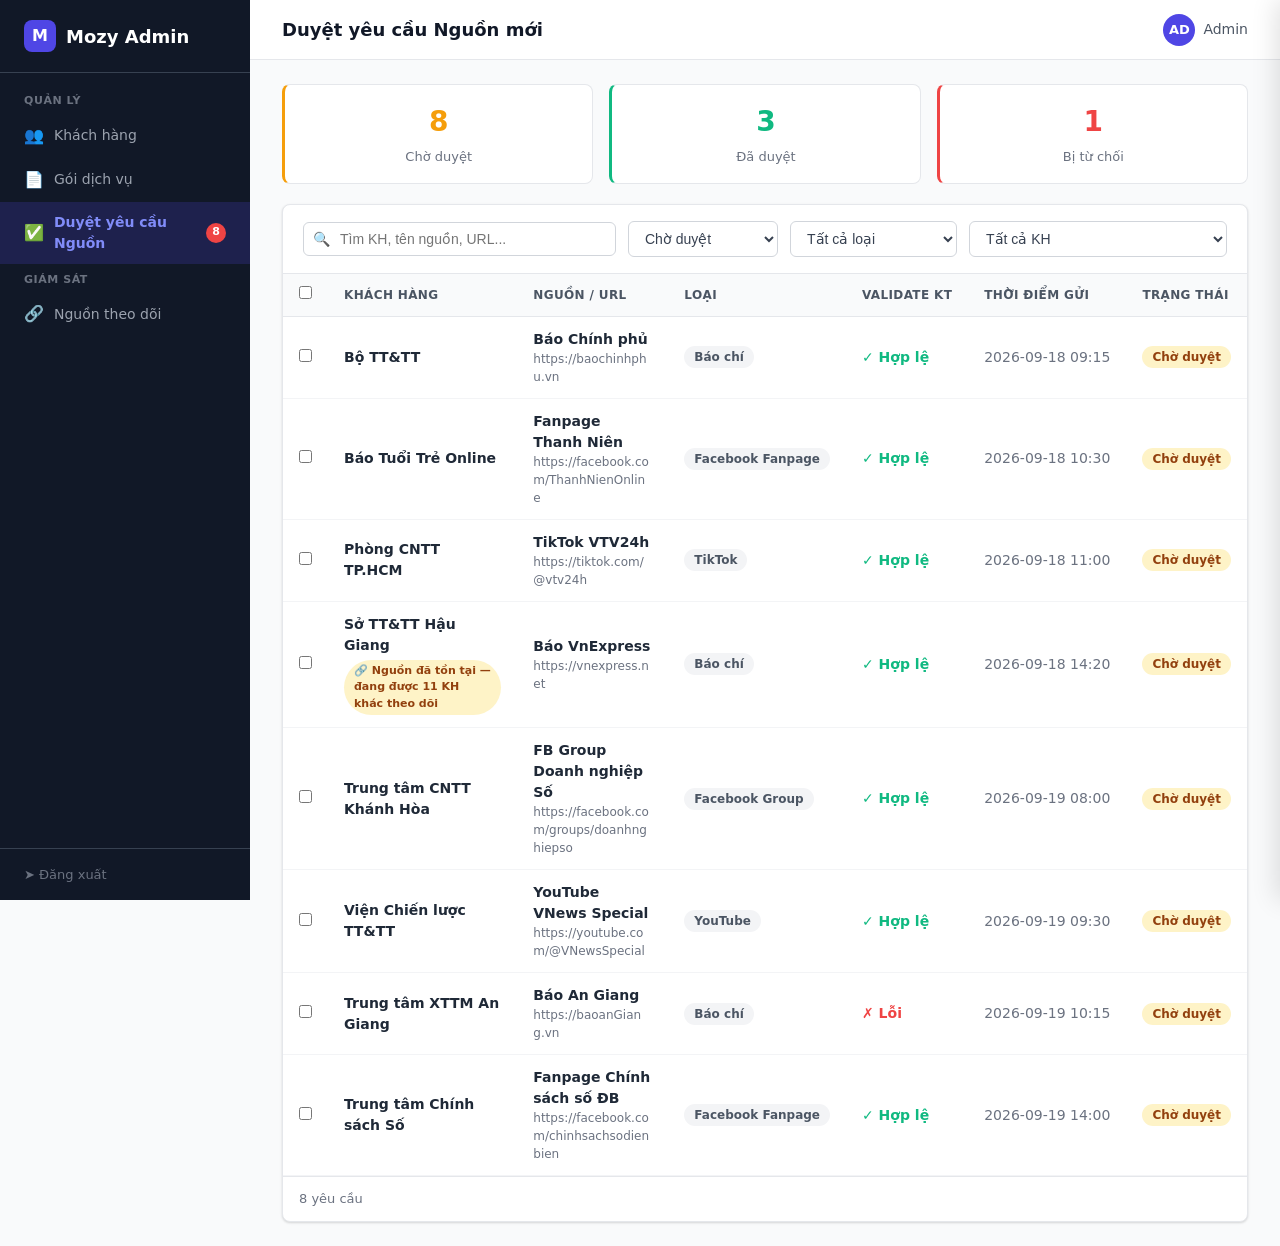
==== admin-portal/approvals.html @ 2b8fd17b "Initial commit: Mozy Social admin-portal & customer-portal Co-authored-by: CommandCodeBot <noreply@c" ====
<!DOCTYPE html>
<html lang="vi">
<head>
  <meta charset="UTF-8">
  <meta name="viewport" content="width=device-width, initial-scale=1.0">
  <title>Duyệt yêu cầu Nguồn — Mozy Admin</title>
  <link rel="stylesheet" href="shared.css">
  <style>
    .existing-badge {
      display: inline-flex; align-items: center; gap: 4px;
      padding: 3px 10px; background: var(--warning-bg); color: #92400E;
      border-radius: 9999px; font-size: 11px; font-weight: 600;
      margin-top: 4px;
    }
    .tech-ok { color: var(--success); font-weight: 600; }
    .tech-err { color: var(--danger); font-weight: 600; }
    .reject-reason-list { display: flex; flex-direction: column; gap: 8px; margin-bottom: 12px; }
    .reject-reason-list label {
      display: flex; align-items: center; gap: 8px;
      font-size: 14px; cursor: pointer; padding: 4px 0;
    }
    .detail-panel { position: fixed; top: 0; right: -560px; width: 560px; height: 100vh; background: #fff; box-shadow: -4px 0 24px rgba(0,0,0,0.12); z-index: 150; transition: right 0.3s ease; overflow-y: auto; border-left: 1px solid var(--gray-200); }
    .detail-panel.open { right: 0; }
    .detail-panel-header { padding: 16px 20px; border-bottom: 1px solid var(--gray-200); display: flex; align-items: center; justify-content: space-between; position: sticky; top: 0; background: #fff; z-index: 1; }
    .detail-panel-body { padding: 20px; }
    .detail-backdrop { position: fixed; inset: 0; background: rgba(0,0,0,0.3); z-index: 140; display: none; cursor: pointer; }
    .detail-backdrop.open { display: block; }
  </style>
</head>
<body>
  <div class="layout" id="app"></div>
  <div class="detail-backdrop" id="detailBackdrop" onclick="closeDetailPanel()"></div>
  <div class="detail-panel" id="detailPanel"></div>

  <script src="shared.js"></script>
  <script>
    const state = { search: '', statusFilter: 'pending', typeFilter: 'all', customerFilter: 'all', selected: new Set() };

    function getFiltered() {
      let data = [...SOURCE_REQUESTS];
      if (state.search) {
        const q = state.search.toLowerCase();
        data = data.filter(r => r.name.toLowerCase().includes(q) || r.url.toLowerCase().includes(q) || getCustomerName(r.customerId).toLowerCase().includes(q));
      }
      if (state.statusFilter !== 'all') data = data.filter(r => r.status === state.statusFilter);
      if (state.typeFilter !== 'all') data = data.filter(r => r.type === state.typeFilter);
      if (state.customerFilter !== 'all') data = data.filter(r => r.customerId === parseInt(state.customerFilter));
      data.sort((a, b) => new Date(a.requestedAt) - new Date(b.requestedAt));
      return data;
    }

    function render() {
      const filtered = getFiltered();
      const pendingAll = SOURCE_REQUESTS.filter(r => r.status === 'pending').length;
      const approvedAll = SOURCE_REQUESTS.filter(r => r.status === 'approved').length;
      const rejectedAll = SOURCE_REQUESTS.filter(r => r.status === 'rejected').length;
      const hasSelection = state.selected.size > 0;
      const isPending = state.statusFilter === 'pending';

      document.getElementById('app').innerHTML = `
        ${buildSidebar('approvals')}
        <div class="main">
          ${buildHeader('Duyệt yêu cầu Nguồn mới')}
          <div class="content fade-in">
            <!-- Summary -->
            <div style="display:grid;grid-template-columns:repeat(3,1fr);gap:16px;margin-bottom:20px;">
              <div class="stat-card" style="border-left:3px solid var(--warning);cursor:pointer;" onclick="setStatusFilter('pending')">
                <div class="stat-value" style="color:var(--warning);">${pendingAll}</div>
                <div class="stat-label">Chờ duyệt</div>
              </div>
              <div class="stat-card" style="border-left:3px solid var(--success);cursor:pointer;" onclick="setStatusFilter('approved')">
                <div class="stat-value" style="color:var(--success);">${approvedAll}</div>
                <div class="stat-label">Đã duyệt</div>
              </div>
              <div class="stat-card" style="border-left:3px solid var(--danger);cursor:pointer;" onclick="setStatusFilter('rejected')">
                <div class="stat-value" style="color:var(--danger);">${rejectedAll}</div>
                <div class="stat-label">Bị từ chối</div>
              </div>
            </div>

            <div class="card">
              <div class="card-header">
                <div class="toolbar" style="flex:1;">
                  <div class="search-box">
                    <span class="search-icon">&#128269;</span>
                    <input type="text" id="searchInput" placeholder="Tìm KH, tên nguồn, URL..." value="${state.search}">
                  </div>
                  <select class="filter-select" id="statusFilter">
                    <option value="pending" ${state.statusFilter === 'pending' ? 'selected' : ''}>Chờ duyệt</option>
                    <option value="all" ${state.statusFilter === 'all' ? 'selected' : ''}>Tất cả</option>
                    <option value="approved" ${state.statusFilter === 'approved' ? 'selected' : ''}>Đã duyệt</option>
                    <option value="rejected" ${state.statusFilter === 'rejected' ? 'selected' : ''}>Bị từ chối</option>
                  </select>
                  <select class="filter-select" id="typeFilter">
                    <option value="all">Tất cả loại</option>
                    <option value="Báo chí" ${state.typeFilter === 'Báo chí' ? 'selected' : ''}>Báo chí</option>
                    <option value="Facebook Fanpage" ${state.typeFilter === 'Facebook Fanpage' ? 'selected' : ''}>Facebook Fanpage</option>
                    <option value="Facebook Group" ${state.typeFilter === 'Facebook Group' ? 'selected' : ''}>Facebook Group</option>
                    <option value="TikTok" ${state.typeFilter === 'TikTok' ? 'selected' : ''}>TikTok</option>
                    <option value="YouTube" ${state.typeFilter === 'YouTube' ? 'selected' : ''}>YouTube</option>
                  </select>
                  <select class="filter-select" id="customerFilter">
                    <option value="all">Tất cả KH</option>
                    ${CUSTOMERS.map(c => `<option value="${c.id}" ${state.customerFilter == c.id ? 'selected' : ''}>${c.org}</option>`).join('')}
                  </select>
                </div>
                ${isPending && hasSelection ? `<button class="btn btn-primary" onclick="bulkApprove()">Duyệt ${state.selected.size} yêu cầu</button>` : ''}
              </div>
              <div class="table-wrap">
                <table>
                  <thead>
                    <tr>
                      ${isPending ? '<th style="width:40px;"><input type="checkbox" id="selectAll" onchange="toggleSelectAll(this.checked)"></th>' : ''}
                      <th>Khách hàng</th>
                      <th>Nguồn / URL</th>
                      <th>Loại</th>
                      <th>Validate KT</th>
                      <th>Thời điểm gửi</th>
                      <th>Trạng thái</th>
                      ${!isPending ? '<th>Thao tác</th>' : ''}
                    </tr>
                  </thead>
                  <tbody>
                    ${filtered.map(r => {
                      const cust = CUSTOMERS.find(c => c.id === r.customerId);
                      const statusMap = { pending: ['Chờ duyệt', 'badge-warning'], approved: ['Đã duyệt', 'badge-success'], rejected: ['Bị từ chối', 'badge-danger'] };
                      const [statusLabel, statusCls] = statusMap[r.status] || ['—', 'badge-neutral'];
                      return `
                        <tr class="${isPending ? 'clickable' : ''}" onclick="${isPending ? `openDetail(${r.id})` : ''}">
                          ${isPending ? `<td onclick="event.stopPropagation();"><input type="checkbox" class="row-cb" data-id="${r.id}" ${state.selected.has(r.id) ? 'checked' : ''} onchange="toggleSelect(${r.id}, this.checked)"></td>` : ''}
                          <td>
                            <strong>${cust ? cust.org : '—'}</strong>
                            ${r.note && r.note.includes('đã tồn tại') ? `<div class="existing-badge">&#128279; ${r.note}</div>` : ''}
                          </td>
                          <td>
                            <strong>${r.name}</strong>
                            <div style="font-size:12px;color:var(--gray-500);word-break:break-all;">${r.url}</div>
                          </td>
                          <td><span class="badge badge-neutral">${r.type}</span></td>
                          <td>${r.techValidation === 'valid' ? '<span class="tech-ok">&#10003; Hợp lệ</span>' : '<span class="tech-err">&#10007; Lỗi</span>'}</td>
                          <td style="white-space:nowrap;color:var(--gray-500);">${r.requestedAt}</td>
                          <td><span class="badge ${statusCls}">${statusLabel}</span></td>
                          ${!isPending ? `<td>${r.status === 'rejected' ? `<span style="font-size:12px;color:var(--gray-500);">${r.rejectReason || '—'}</span>` : ''}</td>` : ''}
                        </tr>`;
                    }).join('')}
                    ${filtered.length === 0 ? `<tr><td colspan="${isPending ? 8 : 7}"><div class="empty-state"><div class="empty-icon">&#9989;</div><p>Không có yêu cầu nào${state.statusFilter === 'pending' ? ' đang chờ duyệt' : ''}</p></div></td></tr>` : ''}
                  </tbody>
                </table>
              </div>
              <div class="pagination">
                <span>${filtered.length} yêu cầu${hasSelection ? ' · Đã chọn ' + state.selected.size : ''}</span>
                <div></div>
              </div>
            </div>
          </div>
        </div>

        <!-- Reject Modal -->
        <div class="modal-overlay" id="rejectModal">
          <div class="modal" style="max-width:480px;">
            <div class="modal-header">
              <h3>Từ chối yêu cầu Nguồn</h3>
              <button class="modal-close" onclick="closeModal('rejectModal')">&times;</button>
            </div>
            <div class="modal-body">
              <p style="margin-bottom:16px;font-size:14px;">Bạn đang từ chối yêu cầu thêm nguồn <strong id="rejectSourceName"></strong> của <strong id="rejectCustomerName"></strong>.</p>
              <div class="form-group">
                <label class="form-label">Lý do từ chối <span class="required">*</span></label>
                <div class="reject-reason-list">
                  ${REJECT_REASONS.map((reason, i) => `
                    <label><input type="radio" name="rejectReason" value="${reason}" ${i === 0 ? 'checked' : ''}> ${reason}</label>
                  `).join('')}
                </div>
                <div id="customReasonWrap" style="display:none;">
                  <input type="text" class="form-input" id="customReason" placeholder="Nhập lý do...">
                </div>
              </div>
            </div>
            <div class="modal-footer">
              <button class="btn btn-outline" onclick="closeModal('rejectModal')">Hủy</button>
              <button class="btn btn-danger" onclick="confirmReject()">Từ chối</button>
            </div>
          </div>
        </div>`;

      document.getElementById('searchInput').addEventListener('input', e => { state.search = e.target.value; render(); });
      document.getElementById('statusFilter').addEventListener('change', e => { state.statusFilter = e.target.value; state.selected.clear(); render(); });
      document.getElementById('typeFilter').addEventListener('change', e => { state.typeFilter = e.target.value; render(); });
      document.getElementById('customerFilter').addEventListener('change', e => { state.customerFilter = e.target.value; render(); });

      // Show custom reason field when "Khác" is selected
      document.querySelectorAll('input[name="rejectReason"]').forEach(radio => {
        radio.addEventListener('change', function() {
          document.getElementById('customReasonWrap').style.display = this.value === 'Khác' ? '' : 'none';
        });
      });
    }

    function setStatusFilter(s) { state.statusFilter = s; state.selected.clear(); render(); }

    function toggleSelect(id, checked) {
      if (checked) state.selected.add(id); else state.selected.delete(id);
      render();
    }
    function toggleSelectAll(checked) {
      const filtered = getFiltered().filter(r => r.status === 'pending');
      state.selected.clear();
      if (checked) filtered.forEach(r => state.selected.add(r.id));
      render();
    }

    function openDetail(id) {
      const r = SOURCE_REQUESTS.find(x => x.id === id);
      if (!r) return;
      const cust = CUSTOMERS.find(c => c.id === r.customerId);
      const existingSource = SOURCES.find(s => s.url === r.url);
      const existingFollowers = existingSource ? existingSource.followers.length : 0;

      document.getElementById('detailPanel').innerHTML = `
        <div class="detail-panel-header">
          <h3 style="font-size:16px;font-weight:600;">Chi tiết yêu cầu</h3>
          <button class="modal-close" onclick="closeDetailPanel()">&times;</button>
        </div>
        <div class="detail-panel-body">
          <div class="info-grid" style="margin-bottom:20px;">
            <div class="info-label">Khách hàng</div><div class="info-value"><strong>${cust ? cust.org : '—'}</strong> ${cust ? `<span class="badge badge-neutral" style="margin-left:4px;">${getPlan(cust.planId).name}</span>` : ''}</div>
            <div class="info-label">Nguồn yêu cầu</div><div class="info-value"><strong>${r.name}</strong><div style="font-size:12px;color:var(--gray-500);word-break:break-all;">${r.url}</div></div>
            <div class="info-label">Loại nguồn</div><div class="info-value">${r.type}</div>
            <div class="info-label">Validate KT</div><div class="info-value">${r.techValidation === 'valid' ? '<span class="tech-ok">&#10003; Hợp lệ</span>' : '<span class="tech-err">&#10007; ' + (r.note || 'Lỗi') + '</span>'}</div>
            <div class="info-label">Thời điểm gửi</div><div class="info-value">${r.requestedAt}</div>
          </div>
          ${existingFollowers > 0 ? `
          <div class="alert alert-warning" style="margin-bottom:16px;">
            &#128279; <strong>Nguồn đã tồn tại trên hệ thống</strong> — đang được ${existingFollowers} KH khác theo dõi. Duyệt sẽ chỉ thêm KH này vào danh sách follow, không tạo job crawl mới.
          </div>` : ''}
          ${r.status === 'pending' ? `
          <div style="display:flex;gap:12px;padding-top:16px;border-top:1px solid var(--gray-200);">
            <button class="btn btn-success" style="flex:1;" onclick="approveRequest(${r.id})">&#9989; Duyệt yêu cầu</button>
            <button class="btn btn-danger" style="flex:1;" onclick="openReject(${r.id})">&#10060; Từ chối</button>
          </div>` : `
          <div style="padding-top:16px;border-top:1px solid var(--gray-200);">
            <span class="badge ${r.status === 'approved' ? 'badge-success' : 'badge-danger'}">${r.status === 'approved' ? 'Đã duyệt' : 'Bị từ chối'}</span>
            ${r.status === 'approved' ? `<span style="font-size:13px;color:var(--gray-500);margin-left:8px;">${r.approvedAt || ''}</span>` : ''}
            ${r.status === 'rejected' ? `<div style="margin-top:8px;font-size:13px;color:var(--danger);">Lý do: ${r.rejectReason || '—'}</div>` : ''}
          </div>`}
        </div>`;
      document.getElementById('detailPanel').classList.add('open');
      document.getElementById('detailBackdrop').classList.add('open');
    }

    function closeDetailPanel() {
      document.getElementById('detailPanel').classList.remove('open');
      document.getElementById('detailBackdrop').classList.remove('open');
    }

    function approveRequest(id) {
      const r = SOURCE_REQUESTS.find(x => x.id === id);
      if (!r) return;
      r.status = 'approved';
      r.approvedAt = new Date().toLocaleString('vi-VN');
      showToast('Đã duyệt yêu cầu "' + r.name + '" cho ' + getCustomerName(r.customerId));
      state.selected.delete(id);
      closeDetailPanel();
      render();
    }

    let rejectingId = null;
    function openReject(id) {
      const r = SOURCE_REQUESTS.find(x => x.id === id);
      if (!r) return;
      rejectingId = id;
      document.getElementById('rejectSourceName').textContent = r.name;
      document.getElementById('rejectCustomerName').textContent = getCustomerName(r.customerId);
      document.getElementById('customReasonWrap').style.display = 'none';
      openModal('rejectModal');
    }

    function confirmReject() {
      if (!rejectingId) return;
      const r = SOURCE_REQUESTS.find(x => x.id === rejectingId);
      if (!r) return;
      const selectedReason = document.querySelector('input[name="rejectReason"]:checked');
      let reason = selectedReason ? selectedReason.value : '';
      if (reason === 'Khác') reason = document.getElementById('customReason').value.trim() || 'Khác';
      r.status = 'rejected';
      r.rejectReason = reason;
      r.rejectedAt = new Date().toLocaleString('vi-VN');
      showToast('Đã từ chối yêu cầu "' + r.name + '"', 'info');
      state.selected.delete(rejectingId);
      rejectingId = null;
      closeModal('rejectModal');
      closeDetailPanel();
      render();
    }

    function bulkApprove() {
      const count = state.selected.size;
      if (count === 0) return;
      if (!confirm(`Duyệt ${count} yêu cầu đã chọn?`)) return;
      const now = new Date().toLocaleString('vi-VN');
      state.selected.forEach(id => {
        const r = SOURCE_REQUESTS.find(x => x.id === id);
        if (r && r.status === 'pending') {
          r.status = 'approved';
          r.approvedAt = now;
        }
      });
      showToast(`Đã duyệt ${count} yêu cầu`);
      state.selected.clear();
      render();
    }

    render();
  </script>
</body>
</html>
---- admin-portal/shared.css ----
:root {
  --primary: #4F46E5;
  --primary-light: #818CF8;
  --primary-dark: #3730A3;
  --primary-bg: #EEF2FF;
  --success: #10B981;
  --success-bg: #D1FAE5;
  --warning: #F59E0B;
  --warning-bg: #FEF3C7;
  --danger: #EF4444;
  --danger-bg: #FEE2E2;
  --info: #3B82F6;
  --info-bg: #DBEAFE;
  --gray-50: #F9FAFB;
  --gray-100: #F3F4F6;
  --gray-200: #E5E7EB;
  --gray-300: #D1D5DB;
  --gray-400: #9CA3AF;
  --gray-500: #6B7280;
  --gray-600: #4B5563;
  --gray-700: #374151;
  --gray-800: #1F2937;
  --gray-900: #111827;
  --sidebar-w: 250px;
  --header-h: 60px;
  --radius: 8px;
  --shadow: 0 1px 3px rgba(0,0,0,0.1), 0 1px 2px rgba(0,0,0,0.06);
  --shadow-md: 0 4px 6px -1px rgba(0,0,0,0.1), 0 2px 4px -1px rgba(0,0,0,0.06);
  --shadow-lg: 0 10px 15px -3px rgba(0,0,0,0.1), 0 4px 6px -2px rgba(0,0,0,0.05);
}

* { margin: 0; padding: 0; box-sizing: border-box; }

body {
  font-family: 'Segoe UI', system-ui, -apple-system, sans-serif;
  background: var(--gray-50);
  color: var(--gray-800);
  line-height: 1.5;
}

a { color: var(--primary); text-decoration: none; }
a:hover { text-decoration: underline; }

/* Layout */
.layout { display: flex; min-height: 100vh; }

/* Sidebar */
.sidebar {
  width: var(--sidebar-w);
  background: var(--gray-900);
  color: #fff;
  position: fixed;
  top: 0; left: 0; bottom: 0;
  display: flex;
  flex-direction: column;
  z-index: 100;
}
.sidebar-brand {
  padding: 20px 24px;
  font-size: 18px;
  font-weight: 700;
  border-bottom: 1px solid var(--gray-700);
  display: flex;
  align-items: center;
  gap: 10px;
}
.sidebar-brand .brand-icon {
  width: 32px; height: 32px;
  background: var(--primary);
  border-radius: 8px;
  display: flex; align-items: center; justify-content: center;
  font-size: 16px;
}
.sidebar-nav { flex: 1; padding: 12px 0; overflow-y: auto; }
.sidebar-nav .nav-section {
  padding: 8px 24px 4px;
  font-size: 11px;
  text-transform: uppercase;
  letter-spacing: 0.05em;
  color: var(--gray-500);
  font-weight: 600;
}
.sidebar-nav a {
  display: flex;
  align-items: center;
  gap: 10px;
  padding: 10px 24px;
  color: var(--gray-400);
  font-size: 14px;
  transition: all 0.15s;
  text-decoration: none;
}
.sidebar-nav a:hover { background: rgba(255,255,255,0.05); color: #fff; }
.sidebar-nav a.active { background: rgba(79,70,229,0.2); color: var(--primary-light); font-weight: 600; }
.sidebar-nav a .nav-icon { width: 20px; text-align: center; font-size: 16px; }
.sidebar-nav a[style*="padding-left"] { gap: 8px; }
.sidebar-badge {
  display: inline-flex; align-items: center; justify-content: center;
  min-width: 20px; height: 20px; padding: 0 6px;
  background: var(--danger); color: #fff;
  border-radius: 9999px; font-size: 11px; font-weight: 700;
  margin-left: auto;
}
.sidebar-footer {
  padding: 16px 24px;
  border-top: 1px solid var(--gray-700);
  font-size: 13px;
  color: var(--gray-500);
}

/* Main */
.main { flex: 1; margin-left: var(--sidebar-w); }

/* Header */
.header {
  height: var(--header-h);
  background: #fff;
  border-bottom: 1px solid var(--gray-200);
  display: flex;
  align-items: center;
  justify-content: space-between;
  padding: 0 32px;
  position: sticky;
  top: 0;
  z-index: 50;
}
.header-title { font-size: 18px; font-weight: 600; color: var(--gray-900); }
.header-actions { display: flex; align-items: center; gap: 12px; }
.header-user {
  display: flex; align-items: center; gap: 8px;
  font-size: 14px; color: var(--gray-600);
}
.header-user .avatar {
  width: 32px; height: 32px;
  border-radius: 50%;
  background: var(--primary);
  color: #fff;
  display: flex; align-items: center; justify-content: center;
  font-size: 13px; font-weight: 600;
}

/* Content */
.content { padding: 24px 32px; }

/* Cards */
.card {
  background: #fff;
  border-radius: var(--radius);
  box-shadow: var(--shadow);
  border: 1px solid var(--gray-200);
}
.card-header {
  padding: 16px 20px;
  border-bottom: 1px solid var(--gray-200);
  display: flex;
  align-items: center;
  justify-content: space-between;
  flex-wrap: wrap;
  gap: 12px;
}
.card-header h2 { font-size: 16px; font-weight: 600; }
.card-body { padding: 20px; }

/* Tables */
.table-wrap { overflow-x: auto; }
table { width: 100%; border-collapse: collapse; font-size: 14px; }
thead th {
  text-align: left;
  padding: 12px 16px;
  font-weight: 600;
  color: var(--gray-600);
  font-size: 12px;
  text-transform: uppercase;
  letter-spacing: 0.03em;
  border-bottom: 1px solid var(--gray-200);
  background: var(--gray-50);
  white-space: nowrap;
}
thead th:hover { color: var(--gray-900); }
thead th.sortable { cursor: pointer; user-select: none; }
thead th.sortable:hover { color: var(--gray-900); background: var(--gray-100); }
thead th .sort-arrow { font-size: 10px; margin-left: 4px; opacity: 0.5; }
tbody td {
  padding: 12px 16px;
  border-bottom: 1px solid var(--gray-100);
  vertical-align: middle;
}
tbody tr { transition: background 0.15s; }
tbody tr:hover { background: var(--gray-50); }
tbody tr.clickable { cursor: pointer; }
tbody tr.clickable:hover { background: var(--gray-100); }

/* Buttons */
.btn {
  display: inline-flex;
  align-items: center;
  gap: 6px;
  padding: 8px 16px;
  border-radius: 6px;
  font-size: 14px;
  font-weight: 500;
  border: none;
  cursor: pointer;
  transition: all 0.15s;
  white-space: nowrap;
  text-decoration: none;
}
.btn:hover { text-decoration: none; }
.btn-primary { background: var(--primary); color: #fff; }
.btn-primary:hover { background: var(--primary-dark); }
.btn-outline {
  background: #fff;
  color: var(--gray-700);
  border: 1px solid var(--gray-300);
}
.btn-outline:hover { background: var(--gray-50); border-color: var(--gray-400); }
.btn-danger { background: var(--danger); color: #fff; }
.btn-danger:hover { background: #DC2626; }
.btn-success { background: var(--success); color: #fff; }
.btn-success:hover { background: #059669; }
.btn-sm { padding: 5px 10px; font-size: 13px; }
.btn-icon { padding: 6px 8px; }
.btn-group { display: flex; gap: 8px; }

/* Badges */
.badge {
  display: inline-flex;
  align-items: center;
  padding: 2px 10px;
  border-radius: 9999px;
  font-size: 12px;
  font-weight: 600;
  white-space: nowrap;
}
.badge-success { background: var(--success-bg); color: #065F46; }
.badge-danger { background: var(--danger-bg); color: #991B1B; }
.badge-warning { background: var(--warning-bg); color: #92400E; }
.badge-info { background: var(--info-bg); color: #1E40AF; }
.badge-neutral { background: var(--gray-100); color: var(--gray-600); }

/* Warning badge (usage > 90%) */
.badge-overlimit {
  position: relative;
}
.badge-overlimit::before {
  content: '';
  width: 6px; height: 6px;
  border-radius: 50%;
  background: var(--danger);
  margin-right: 4px;
  animation: pulse-dot 2s infinite;
}
@keyframes pulse-dot {
  0%, 100% { opacity: 1; }
  50% { opacity: 0.4; }
}

/* Forms */
.form-group { margin-bottom: 16px; }
.form-label {
  display: block;
  font-size: 13px;
  font-weight: 600;
  color: var(--gray-700);
  margin-bottom: 4px;
}
.form-label .required { color: var(--danger); }
.form-hint { font-size: 12px; color: var(--gray-500); margin-top: 2px; }
.form-input, .form-select, .form-textarea {
  width: 100%;
  padding: 8px 12px;
  border: 1px solid var(--gray-300);
  border-radius: 6px;
  font-size: 14px;
  color: var(--gray-800);
  background: #fff;
  transition: border-color 0.15s, box-shadow 0.15s;
}
.form-input:focus, .form-select:focus, .form-textarea:focus {
  outline: none;
  border-color: var(--primary);
  box-shadow: 0 0 0 3px rgba(79,70,229,0.1);
}
.form-input.error, .form-select.error { border-color: var(--danger); }
.form-error { font-size: 12px; color: var(--danger); margin-top: 4px; display: none; }
.form-error.visible { display: block; }
.form-textarea { min-height: 80px; resize: vertical; }
.form-row { display: grid; grid-template-columns: 1fr 1fr; gap: 16px; }
.form-actions { display: flex; gap: 8px; justify-content: flex-end; padding-top: 16px; border-top: 1px solid var(--gray-200); margin-top: 24px; }

/* Search & Filter bar */
.toolbar {
  display: flex;
  align-items: center;
  gap: 12px;
  flex-wrap: wrap;
}
.search-box {
  position: relative;
  flex: 1;
  min-width: 200px;
  max-width: 360px;
}
.search-box input {
  width: 100%;
  padding: 8px 12px 8px 36px;
  border: 1px solid var(--gray-300);
  border-radius: 6px;
  font-size: 14px;
}
.search-box input:focus {
  outline: none;
  border-color: var(--primary);
  box-shadow: 0 0 0 3px rgba(79,70,229,0.1);
}
.search-box .search-icon {
  position: absolute;
  left: 10px;
  top: 50%;
  transform: translateY(-50%);
  color: var(--gray-400);
  font-size: 14px;
}
.filter-select {
  padding: 8px 12px;
  border: 1px solid var(--gray-300);
  border-radius: 6px;
  font-size: 14px;
  color: var(--gray-700);
  background: #fff;
  min-width: 150px;
}
.filter-select:focus {
  outline: none;
  border-color: var(--primary);
}

/* Pagination */
.pagination {
  display: flex;
  align-items: center;
  justify-content: space-between;
  padding: 12px 16px;
  border-top: 1px solid var(--gray-200);
  font-size: 13px;
  color: var(--gray-500);
}
.pagination .page-btns { display: flex; gap: 4px; }
.pagination .page-btn {
  padding: 4px 10px;
  border: 1px solid var(--gray-200);
  border-radius: 4px;
  background: #fff;
  color: var(--gray-700);
  cursor: pointer;
  font-size: 13px;
}
.pagination .page-btn:hover { background: var(--gray-50); }
.pagination .page-btn.active {
  background: var(--primary);
  color: #fff;
  border-color: var(--primary);
}
.pagination .page-btn:disabled {
  opacity: 0.4;
  cursor: not-allowed;
}

/* Progress bar */
.progress-bar {
  height: 8px;
  background: var(--gray-200);
  border-radius: 9999px;
  overflow: hidden;
}
.progress-bar .progress-fill {
  height: 100%;
  border-radius: 9999px;
  transition: width 0.4s ease;
}
.progress-fill.green { background: var(--success); }
.progress-fill.yellow { background: var(--warning); }
.progress-fill.red { background: var(--danger); }

/* Stats grid */
.stats-grid {
  display: grid;
  grid-template-columns: repeat(auto-fit, minmax(160px, 1fr));
  gap: 16px;
}
.stat-card {
  background: #fff;
  border: 1px solid var(--gray-200);
  border-radius: var(--radius);
  padding: 16px;
  text-align: center;
}
.stat-card .stat-value { font-size: 28px; font-weight: 700; color: var(--gray-900); }
.stat-card .stat-label { font-size: 13px; color: var(--gray-500); margin-top: 4px; }

/* Modal */
.modal-overlay {
  position: fixed;
  inset: 0;
  background: rgba(0,0,0,0.4);
  display: none;
  align-items: center;
  justify-content: center;
  z-index: 200;
  padding: 24px;
}
.modal-overlay.active { display: flex; }
.modal {
  background: #fff;
  border-radius: var(--radius);
  box-shadow: var(--shadow-lg);
  width: 100%;
  max-width: 520px;
  max-height: 90vh;
  overflow-y: auto;
}
.modal-header {
  padding: 16px 20px;
  border-bottom: 1px solid var(--gray-200);
  display: flex;
  align-items: center;
  justify-content: space-between;
}
.modal-header h3 { font-size: 16px; font-weight: 600; }
.modal-close {
  background: none;
  border: none;
  font-size: 20px;
  color: var(--gray-400);
  cursor: pointer;
  padding: 4px;
}
.modal-close:hover { color: var(--gray-700); }
.modal-body { padding: 20px; }
.modal-footer {
  padding: 12px 20px;
  border-top: 1px solid var(--gray-200);
  display: flex;
  justify-content: flex-end;
  gap: 8px;
}

/* Tooltip */
[data-tooltip] { position: relative; }
[data-tooltip]:hover::after {
  content: attr(data-tooltip);
  position: absolute;
  bottom: 100%;
  left: 50%;
  transform: translateX(-50%);
  background: var(--gray-800);
  color: #fff;
  padding: 6px 10px;
  border-radius: 6px;
  font-size: 12px;
  white-space: nowrap;
  z-index: 300;
  pointer-events: none;
  margin-bottom: 4px;
}

/* Follow list */
.follow-list {
  display: flex;
  flex-wrap: wrap;
  gap: 4px;
  align-items: center;
}
.follow-chip {
  display: inline-flex;
  align-items: center;
  padding: 2px 8px;
  background: var(--gray-100);
  border-radius: 9999px;
  font-size: 12px;
  color: var(--gray-700);
  white-space: nowrap;
}
.follow-more {
  font-size: 12px;
  color: var(--gray-500);
  cursor: pointer;
}
.follow-more:hover { color: var(--primary); }

/* Section */
.section-title {
  font-size: 14px;
  font-weight: 600;
  color: var(--gray-700);
  margin-bottom: 12px;
}

/* Empty state */
.empty-state {
  text-align: center;
  padding: 48px 24px;
  color: var(--gray-500);
}
.empty-state .empty-icon { font-size: 40px; margin-bottom: 12px; }
.empty-state p { font-size: 14px; }

/* Tabs */
.tabs {
  display: flex;
  border-bottom: 2px solid var(--gray-200);
  margin-bottom: 20px;
}
.tab {
  padding: 10px 20px;
  font-size: 14px;
  font-weight: 500;
  color: var(--gray-500);
  border-bottom: 2px solid transparent;
  margin-bottom: -2px;
  cursor: pointer;
  transition: all 0.15s;
  background: none;
  border-top: none;
  border-left: none;
  border-right: none;
}
.tab:hover { color: var(--gray-700); }
.tab.active { color: var(--primary); border-bottom-color: var(--primary); }

/* Inline info */
.info-grid {
  display: grid;
  grid-template-columns: 140px 1fr;
  gap: 8px 16px;
  font-size: 14px;
}
.info-grid .info-label { color: var(--gray-500); font-weight: 500; }
.info-grid .info-value { color: var(--gray-800); }

/* Alert */
.alert {
  padding: 12px 16px;
  border-radius: 6px;
  font-size: 14px;
  margin-bottom: 16px;
  display: flex;
  align-items: center;
  gap: 8px;
}
.alert-warning { background: var(--warning-bg); color: #92400E; border: 1px solid #FCD34D; }
.alert-danger { background: var(--danger-bg); color: #991B1B; border: 1px solid #FCA5A5; }
.alert-success { background: var(--success-bg); color: #065F46; border: 1px solid #6EE7B7; }

/* Login page */
.login-page {
  min-height: 100vh;
  display: flex;
  align-items: center;
  justify-content: center;
  background: linear-gradient(135deg, var(--gray-900) 0%, var(--primary-dark) 100%);
}
.login-card {
  background: #fff;
  border-radius: 12px;
  box-shadow: var(--shadow-lg);
  width: 100%;
  max-width: 400px;
  padding: 40px;
}
.login-card h1 { font-size: 24px; font-weight: 700; text-align: center; margin-bottom: 8px; }
.login-card .login-subtitle { text-align: center; color: var(--gray-500); font-size: 14px; margin-bottom: 32px; }
.login-card .login-brand {
  display: flex;
  align-items: center;
  justify-content: center;
  gap: 10px;
  margin-bottom: 32px;
}
.login-card .login-brand .logo {
  width: 48px; height: 48px;
  background: var(--primary);
  border-radius: 12px;
  display: flex;
  align-items: center;
  justify-content: center;
  font-size: 24px;
  color: #fff;
}

/* Responsive */
@media (max-width: 768px) {
  .sidebar { display: none; }
  .main { margin-left: 0; }
  .content { padding: 16px; }
  .form-row { grid-template-columns: 1fr; }
  .header { padding: 0 16px; }
  .toolbar { flex-direction: column; align-items: stretch; }
  .search-box { max-width: 100%; }
}

/* Toast */
.toast-container {
  position: fixed;
  top: 16px;
  right: 16px;
  z-index: 300;
  display: flex;
  flex-direction: column;
  gap: 8px;
}
.toast {
  padding: 12px 16px;
  border-radius: 8px;
  font-size: 14px;
  color: #fff;
  box-shadow: var(--shadow-md);
  animation: slideIn 0.3s ease;
  min-width: 280px;
}
.toast-success { background: var(--success); }
.toast-error { background: var(--danger); }
.toast-info { background: var(--info); }
@keyframes slideIn {
  from { transform: translateX(100%); opacity: 0; }
  to { transform: translateX(0); opacity: 1; }
}

/* Fade transition */
.fade-in { animation: fadeIn 0.3s ease; }
@keyframes fadeIn {
  from { opacity: 0; transform: translateY(8px); }
  to { opacity: 1; transform: translateY(0); }
}

/* Detail side panel */
.detail-panel {
  position: fixed; top: 0; right: -560px; width: 560px; height: 100vh;
  background: #fff; box-shadow: -4px 0 24px rgba(0,0,0,0.12);
  z-index: 150; transition: right 0.3s ease; overflow-y: auto;
  border-left: 1px solid var(--gray-200);
}
.detail-panel.open { right: 0; }
.detail-panel-header {
  padding: 16px 20px; border-bottom: 1px solid var(--gray-200);
  display: flex; align-items: center; justify-content: space-between;
  position: sticky; top: 0; background: #fff; z-index: 1;
}
.detail-panel-body { padding: 20px; }
.detail-backdrop {
  position: fixed; inset: 0; background: rgba(0,0,0,0.3);
  z-index: 140; display: none; cursor: pointer;
}
.detail-backdrop.open { display: block; }
.follower-item {
  padding: 10px 0; border-bottom: 1px solid var(--gray-100);
  display: flex; align-items: center; justify-content: space-between;
}
.follower-item:last-child { border-bottom: none; }
.follower-name { font-weight: 500; color: var(--gray-800); }
.tag-list { display: flex; flex-wrap: wrap; gap: 4px; margin-top: 4px; }
.tag {
  display: inline-block; padding: 2px 8px; background: var(--gray-100);
  border-radius: 9999px; font-size: 11px; color: var(--gray-600);
}
.status-dot { width: 8px; height: 8px; border-radius: 50%; display: inline-block; margin-right: 6px; }
.status-dot.active { background: var(--success); }
.status-dot.error { background: var(--danger); animation: pulse-dot 2s infinite; }
.status-dot.pending { background: var(--warning); }

@media (max-width: 640px) {
  .detail-panel { width: 100%; right: -100%; }
}
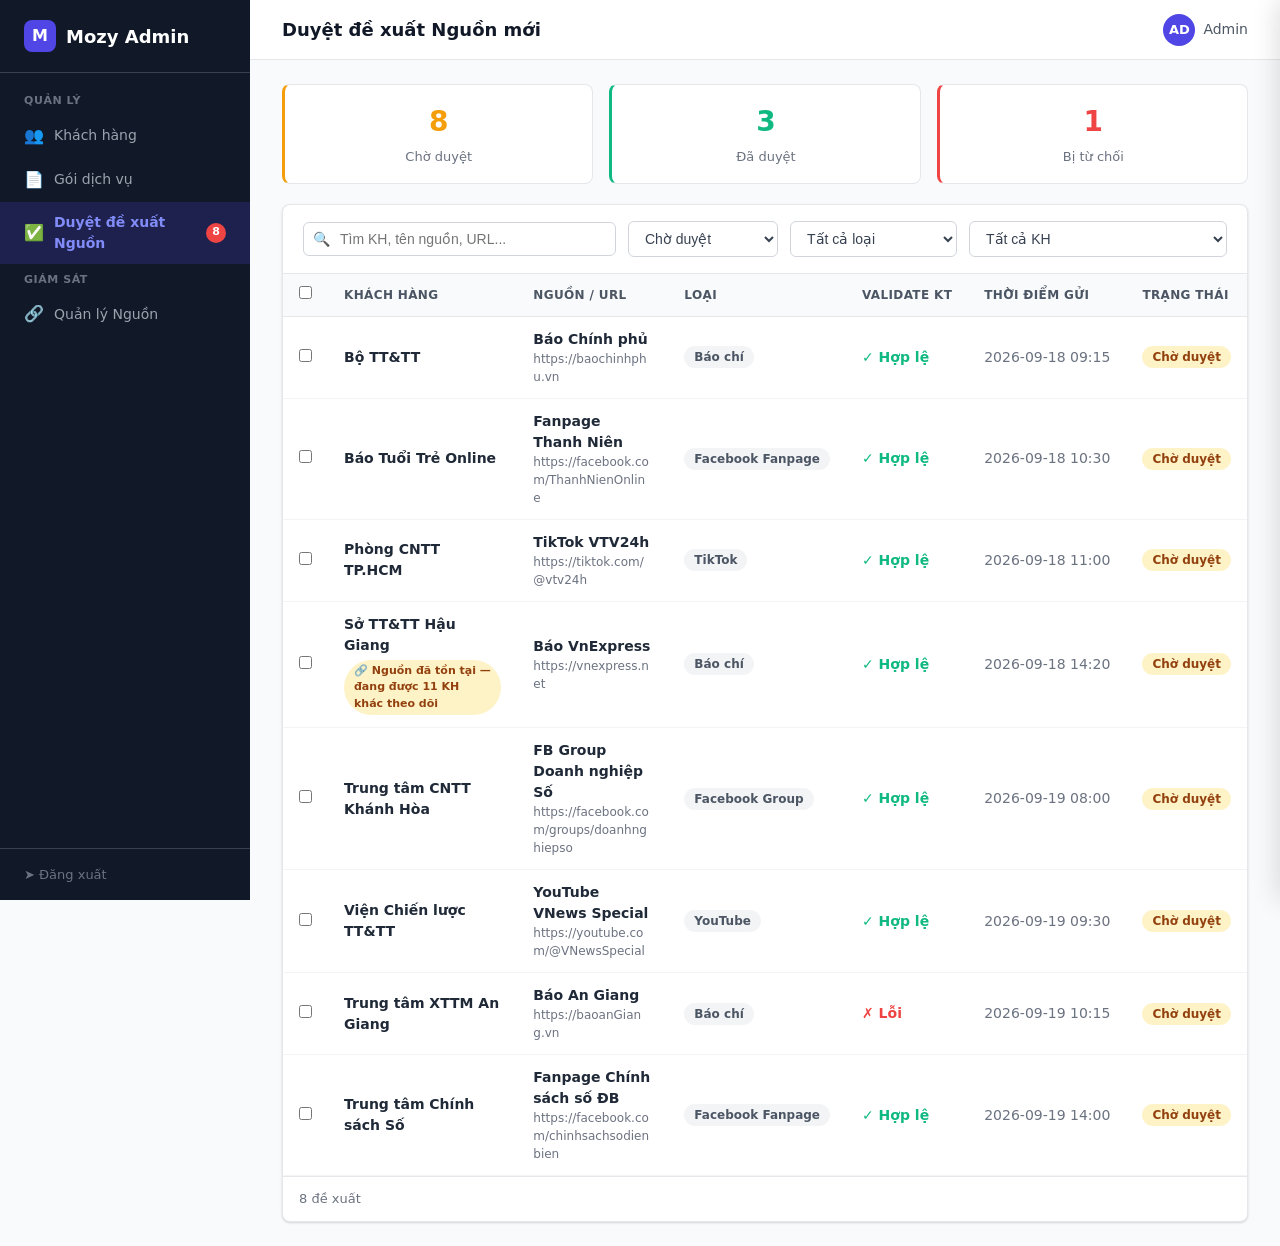
==== commit b8101002: "feat: Source Approval - Admin CRUD + Customer proposal flow Admin Portal: - sources.html: Rewrite to" ====
--- a/admin-portal/approvals.html
+++ b/admin-portal/approvals.html
@@ -3,7 +3,7 @@
 <head>
   <meta charset="UTF-8">
   <meta name="viewport" content="width=device-width, initial-scale=1.0">
-  <title>Duyệt yêu cầu Nguồn — Mozy Admin</title>
+  <title>Duyệt đề xuất Nguồn — Mozy Admin</title>
   <link rel="stylesheet" href="shared.css">
   <style>
     .existing-badge {
@@ -60,7 +60,7 @@
       document.getElementById('app').innerHTML = `
         ${buildSidebar('approvals')}
         <div class="main">
-          ${buildHeader('Duyệt yêu cầu Nguồn mới')}
+          ${buildHeader('Duyệt đề xuất Nguồn mới')}
           <div class="content fade-in">
             <!-- Summary -->
             <div style="display:grid;grid-template-columns:repeat(3,1fr);gap:16px;margin-bottom:20px;">
@@ -104,7 +104,7 @@
                     ${CUSTOMERS.map(c => `<option value="${c.id}" ${state.customerFilter == c.id ? 'selected' : ''}>${c.org}</option>`).join('')}
                   </select>
                 </div>
-                ${isPending && hasSelection ? `<button class="btn btn-primary" onclick="bulkApprove()">Duyệt ${state.selected.size} yêu cầu</button>` : ''}
+                ${isPending && hasSelection ? `<button class="btn btn-primary" onclick="bulkApprove()">Duyệt ${state.selected.size} đề xuất</button>` : ''}
               </div>
               <div class="table-wrap">
                 <table>
@@ -143,12 +143,12 @@
                           ${!isPending ? `<td>${r.status === 'rejected' ? `<span style="font-size:12px;color:var(--gray-500);">${r.rejectReason || '—'}</span>` : ''}</td>` : ''}
                         </tr>`;
                     }).join('')}
-                    ${filtered.length === 0 ? `<tr><td colspan="${isPending ? 8 : 7}"><div class="empty-state"><div class="empty-icon">&#9989;</div><p>Không có yêu cầu nào${state.statusFilter === 'pending' ? ' đang chờ duyệt' : ''}</p></div></td></tr>` : ''}
+                    ${filtered.length === 0 ? `<tr><td colspan="${isPending ? 8 : 7}"><div class="empty-state"><div class="empty-icon">&#9989;</div><p>Không có đề xuất nào${state.statusFilter === 'pending' ? ' đang chờ duyệt' : ''}</p></div></td></tr>` : ''}
                   </tbody>
                 </table>
               </div>
               <div class="pagination">
-                <span>${filtered.length} yêu cầu${hasSelection ? ' · Đã chọn ' + state.selected.size : ''}</span>
+                <span>${filtered.length} đề xuất${hasSelection ? ' · Đã chọn ' + state.selected.size : ''}</span>
                 <div></div>
               </div>
             </div>
@@ -159,11 +159,11 @@
         <div class="modal-overlay" id="rejectModal">
           <div class="modal" style="max-width:480px;">
             <div class="modal-header">
-              <h3>Từ chối yêu cầu Nguồn</h3>
+              <h3>Từ chối đề xuất Nguồn</h3>
               <button class="modal-close" onclick="closeModal('rejectModal')">&times;</button>
             </div>
             <div class="modal-body">
-              <p style="margin-bottom:16px;font-size:14px;">Bạn đang từ chối yêu cầu thêm nguồn <strong id="rejectSourceName"></strong> của <strong id="rejectCustomerName"></strong>.</p>
+              <p style="margin-bottom:16px;font-size:14px;">Bạn đang từ chối đề xuất thêm nguồn <strong id="rejectSourceName"></strong> của <strong id="rejectCustomerName"></strong>.</p>
               <div class="form-group">
                 <label class="form-label">Lý do từ chối <span class="required">*</span></label>
                 <div class="reject-reason-list">
@@ -218,13 +218,13 @@
 
       document.getElementById('detailPanel').innerHTML = `
         <div class="detail-panel-header">
-          <h3 style="font-size:16px;font-weight:600;">Chi tiết yêu cầu</h3>
+          <h3 style="font-size:16px;font-weight:600;">Chi tiết đề xuất</h3>
           <button class="modal-close" onclick="closeDetailPanel()">&times;</button>
         </div>
         <div class="detail-panel-body">
           <div class="info-grid" style="margin-bottom:20px;">
-            <div class="info-label">Khách hàng</div><div class="info-value"><strong>${cust ? cust.org : '—'}</strong> ${cust ? `<span class="badge badge-neutral" style="margin-left:4px;">${getPlan(cust.planId).name}</span>` : ''}</div>
-            <div class="info-label">Nguồn yêu cầu</div><div class="info-value"><strong>${r.name}</strong><div style="font-size:12px;color:var(--gray-500);word-break:break-all;">${r.url}</div></div>
+            <div class="info-label">Khách hàng đề xuất</div><div class="info-value"><strong>${cust ? cust.org : '—'}</strong> ${cust ? `<span class="badge badge-neutral" style="margin-left:4px;">${getPlan(cust.planId).name}</span>` : ''}</div>
+            <div class="info-label">Nguồn đề xuất</div><div class="info-value"><strong>${r.name}</strong><div style="font-size:12px;color:var(--gray-500);word-break:break-all;">${r.url}</div></div>
             <div class="info-label">Loại nguồn</div><div class="info-value">${r.type}</div>
             <div class="info-label">Validate KT</div><div class="info-value">${r.techValidation === 'valid' ? '<span class="tech-ok">&#10003; Hợp lệ</span>' : '<span class="tech-err">&#10007; ' + (r.note || 'Lỗi') + '</span>'}</div>
             <div class="info-label">Thời điểm gửi</div><div class="info-value">${r.requestedAt}</div>
@@ -235,7 +235,7 @@
           </div>` : ''}
           ${r.status === 'pending' ? `
           <div style="display:flex;gap:12px;padding-top:16px;border-top:1px solid var(--gray-200);">
-            <button class="btn btn-success" style="flex:1;" onclick="approveRequest(${r.id})">&#9989; Duyệt yêu cầu</button>
+            <button class="btn btn-success" style="flex:1;" onclick="approveRequest(${r.id})">&#9989; Duyệt đề xuất</button>
             <button class="btn btn-danger" style="flex:1;" onclick="openReject(${r.id})">&#10060; Từ chối</button>
           </div>` : `
           <div style="padding-top:16px;border-top:1px solid var(--gray-200);">
@@ -258,7 +258,7 @@
       if (!r) return;
       r.status = 'approved';
       r.approvedAt = new Date().toLocaleString('vi-VN');
-      showToast('Đã duyệt yêu cầu "' + r.name + '" cho ' + getCustomerName(r.customerId));
+      showToast('Đã duyệt đề xuất "' + r.name + '" cho ' + getCustomerName(r.customerId));
       state.selected.delete(id);
       closeDetailPanel();
       render();
@@ -285,7 +285,7 @@
       r.status = 'rejected';
       r.rejectReason = reason;
       r.rejectedAt = new Date().toLocaleString('vi-VN');
-      showToast('Đã từ chối yêu cầu "' + r.name + '"', 'info');
+      showToast('Đã từ chối đề xuất "' + r.name + '"', 'info');
       state.selected.delete(rejectingId);
       rejectingId = null;
       closeModal('rejectModal');
@@ -296,7 +296,7 @@
     function bulkApprove() {
       const count = state.selected.size;
       if (count === 0) return;
-      if (!confirm(`Duyệt ${count} yêu cầu đã chọn?`)) return;
+      if (!confirm(`Duyệt ${count} đề xuất đã chọn?`)) return;
       const now = new Date().toLocaleString('vi-VN');
       state.selected.forEach(id => {
         const r = SOURCE_REQUESTS.find(x => x.id === id);
@@ -305,7 +305,7 @@
           r.approvedAt = now;
         }
       });
-      showToast(`Đã duyệt ${count} yêu cầu`);
+      showToast(`Đã duyệt ${count} đề xuất`);
       state.selected.clear();
       render();
     }
